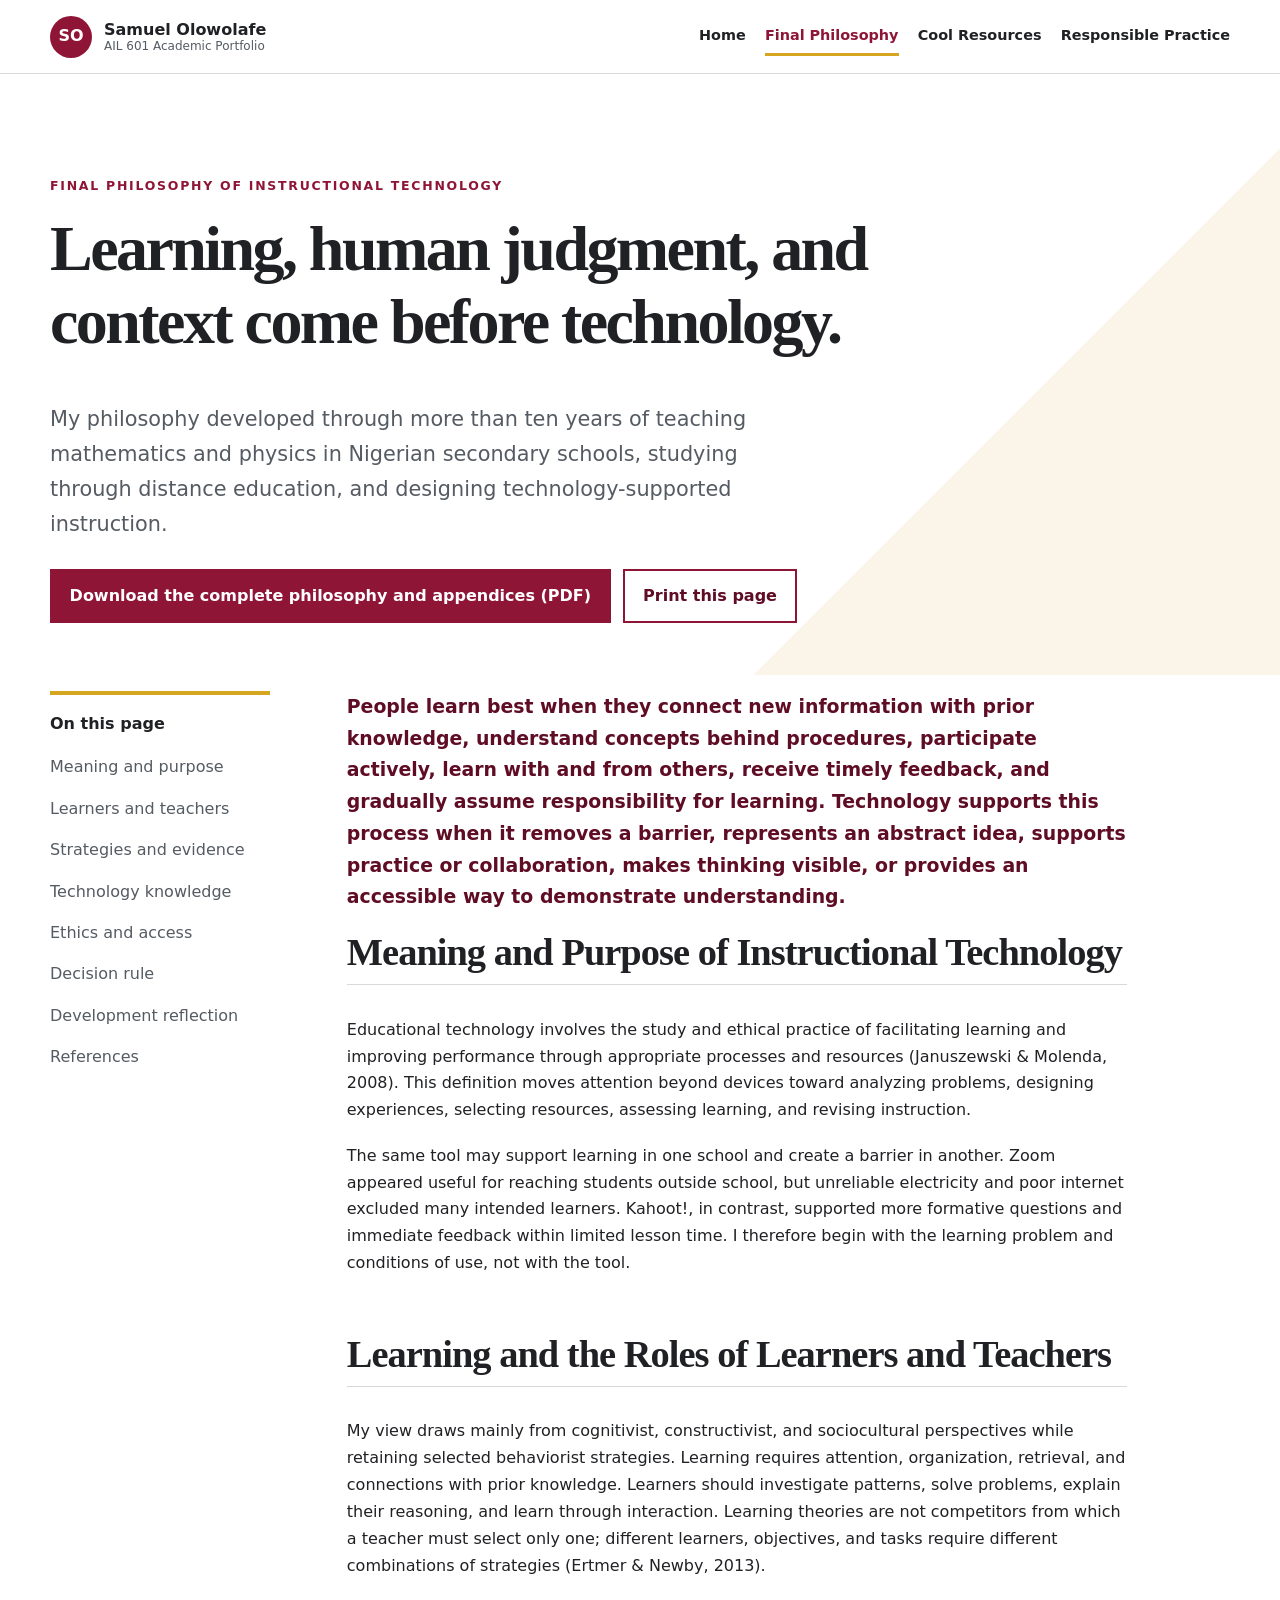
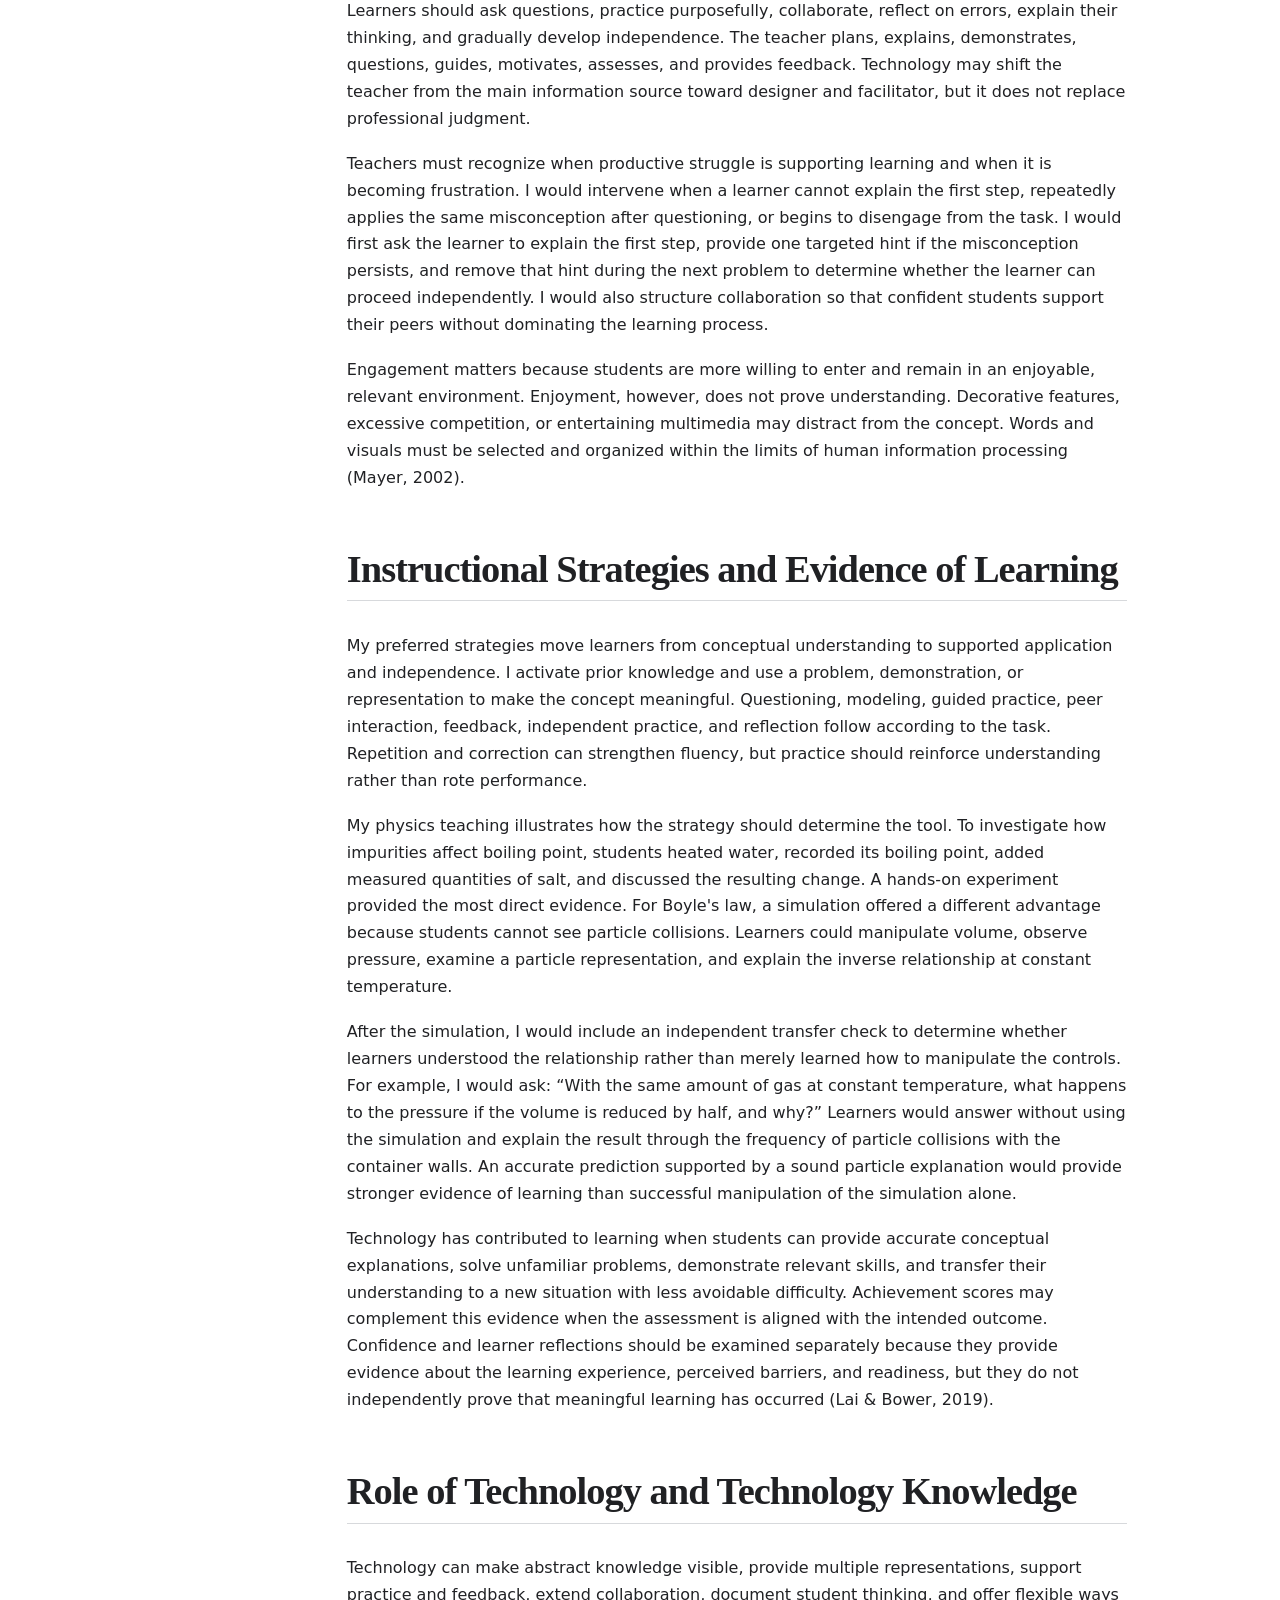
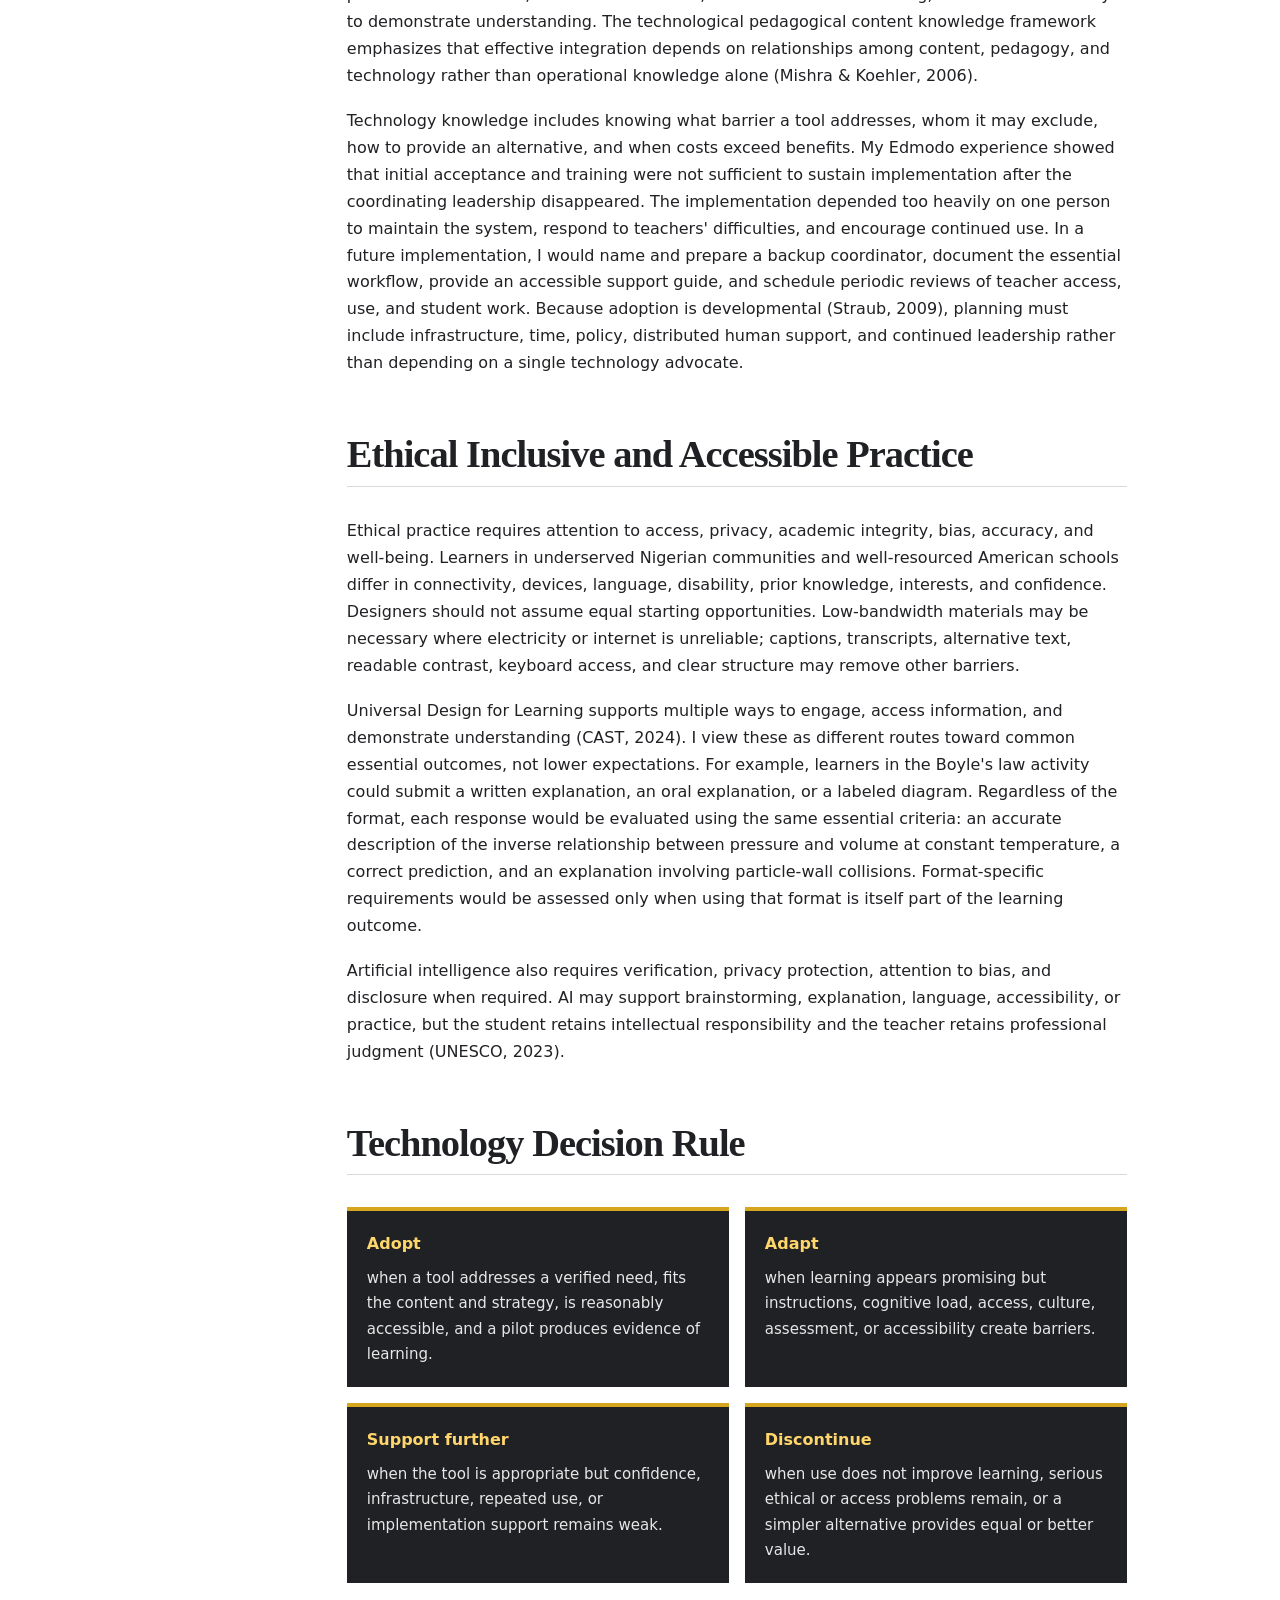
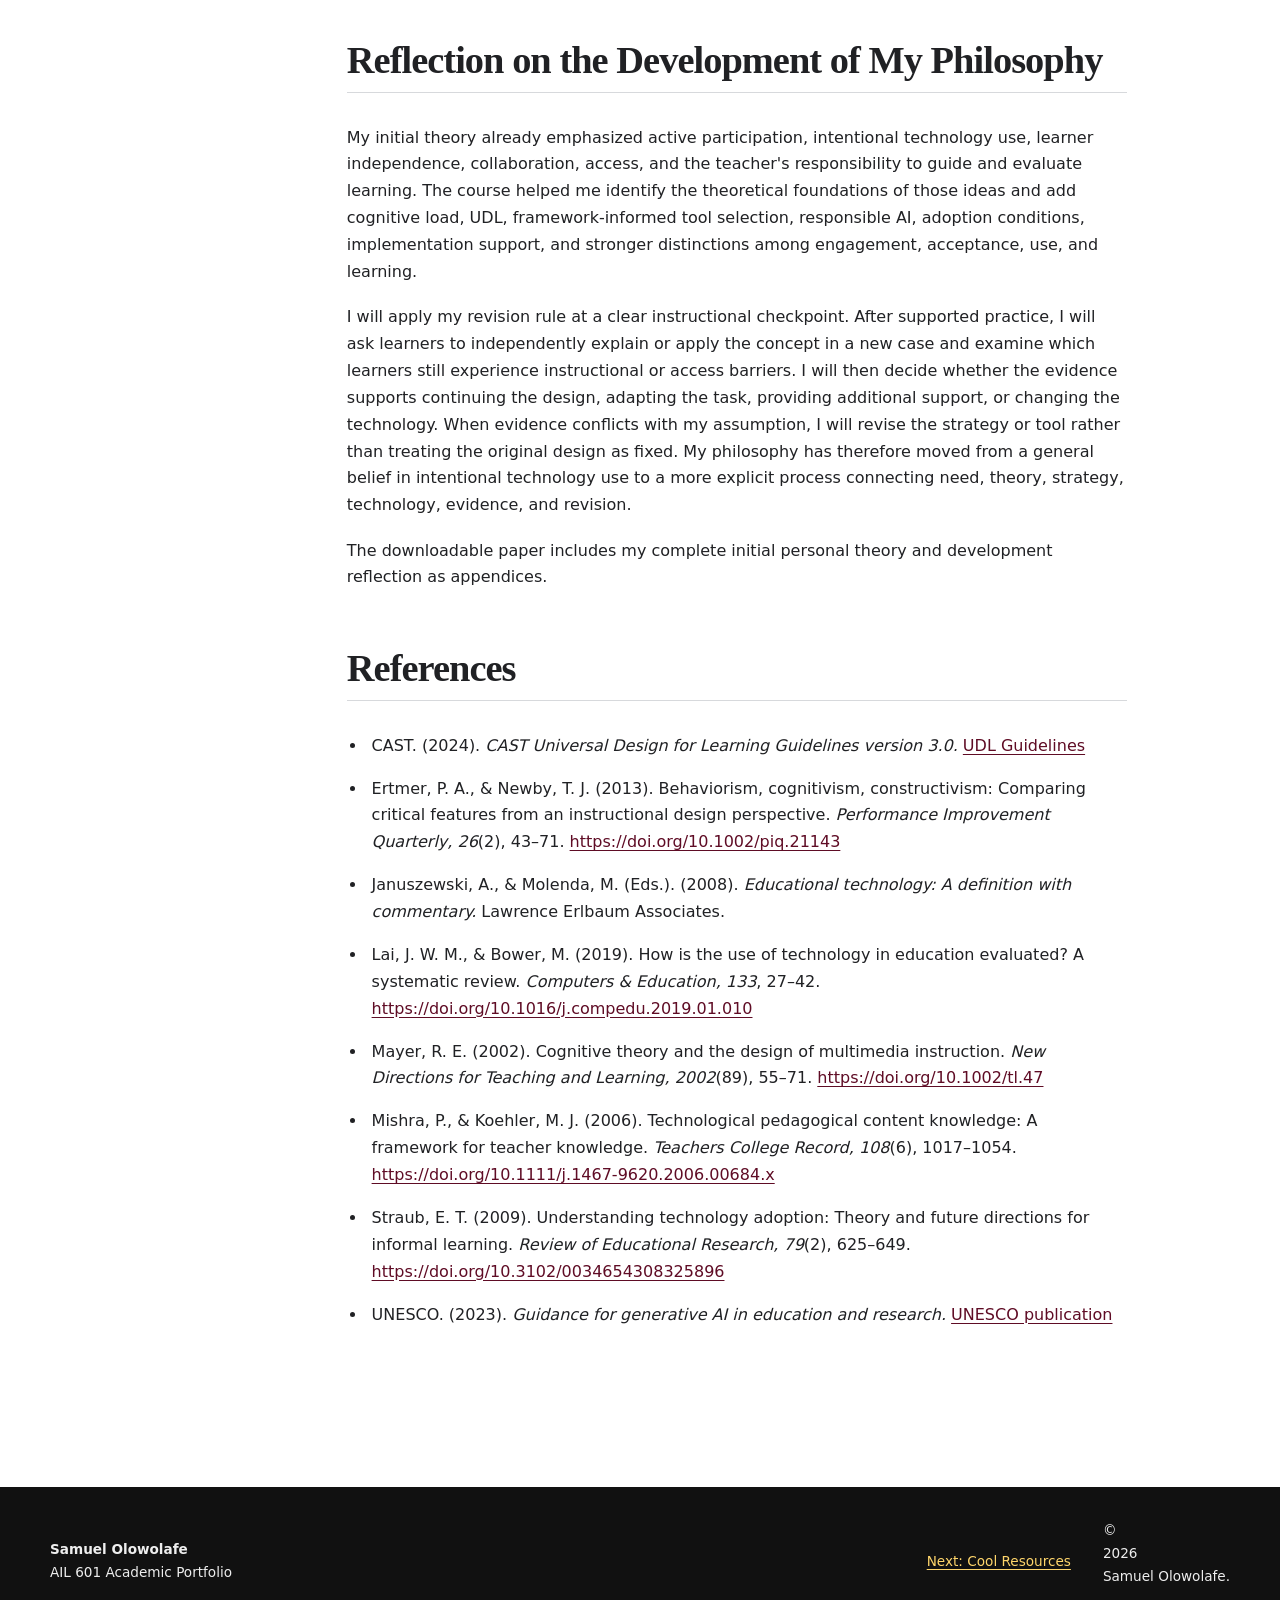
==== philosophy.html @ abc781a4 "Add files via upload" ====
<!doctype html>
<html lang="en">
<head><meta charset="utf-8"><meta name="viewport" content="width=device-width, initial-scale=1"><meta name="description" content="Samuel Olowolafe's final Philosophy of Instructional Technology."><title>Final Philosophy | Samuel Olowolafe</title><link rel="stylesheet" href="styles.css"><script src="script.js" defer></script></head>
<body>
  <a class="skip-link" href="#main">Skip to main content</a>
  <header class="site-header"><a class="brand" href="index.html" aria-label="AIL 601 portfolio home"><span class="brand-mark" aria-hidden="true">SO</span><span><strong>Samuel Olowolafe</strong><small>AIL 601 Academic Portfolio</small></span></a><button class="menu-button" type="button" aria-expanded="false" aria-controls="nav">Menu</button><nav id="nav" class="nav" aria-label="Portfolio navigation"><a href="index.html">Home</a><a href="philosophy.html" aria-current="page">Final Philosophy</a><a href="resources.html">Cool Resources</a><a href="practice.html">Responsible Practice</a></nav></header>
  <main id="main">
    <header class="page-hero wrap"><p class="eyebrow">Final Philosophy of Instructional Technology</p><h1>Learning, human judgment, and context come before technology.</h1><p class="lede">My philosophy developed through more than ten years of teaching mathematics and physics in Nigerian secondary schools, studying through distance education, and designing technology-supported instruction.</p><div class="actions"><a class="button primary" href="assets/SamuelOlowolafe-Philosophy-of-Instructional-Technology.pdf">Download the complete philosophy and appendices (PDF)</a><button class="button ghost print-button" type="button">Print this page</button></div></header>
    <div class="article-layout wrap compact-top">
      <aside class="toc" aria-label="On this page"><strong>On this page</strong><a href="#meaning">Meaning and purpose</a><a href="#learning">Learners and teachers</a><a href="#strategies">Strategies and evidence</a><a href="#technology">Technology knowledge</a><a href="#ethics">Ethics and access</a><a href="#decision">Decision rule</a><a href="#reflection">Development reflection</a><a href="#references">References</a></aside>
      <article class="prose">
        <p class="opening">People learn best when they connect new information with prior knowledge, understand concepts behind procedures, participate actively, learn with and from others, receive timely feedback, and gradually assume responsibility for learning. Technology supports this process when it removes a barrier, represents an abstract idea, supports practice or collaboration, makes thinking visible, or provides an accessible way to demonstrate understanding.</p>
        <section id="meaning"><h2>Meaning and Purpose of Instructional Technology</h2><p>Educational technology involves the study and ethical practice of facilitating learning and improving performance through appropriate processes and resources (Januszewski &amp; Molenda, 2008). This definition moves attention beyond devices toward analyzing problems, designing experiences, selecting resources, assessing learning, and revising instruction.</p><p>The same tool may support learning in one school and create a barrier in another. Zoom appeared useful for reaching students outside school, but unreliable electricity and poor internet excluded many intended learners. Kahoot!, in contrast, supported more formative questions and immediate feedback within limited lesson time. I therefore begin with the learning problem and conditions of use, not with the tool.</p></section>
        <section id="learning"><h2>Learning and the Roles of Learners and Teachers</h2><p>My view draws mainly from cognitivist, constructivist, and sociocultural perspectives while retaining selected behaviorist strategies. Learning requires attention, organization, retrieval, and connections with prior knowledge. Learners should investigate patterns, solve problems, explain their reasoning, and learn through interaction. Learning theories are not competitors from which a teacher must select only one; different learners, objectives, and tasks require different combinations of strategies (Ertmer &amp; Newby, 2013).</p><p>Learners should ask questions, practice purposefully, collaborate, reflect on errors, explain their thinking, and gradually develop independence. The teacher plans, explains, demonstrates, questions, guides, motivates, assesses, and provides feedback. Technology may shift the teacher from the main information source toward designer and facilitator, but it does not replace professional judgment.</p><p>Teachers must recognize when productive struggle is supporting learning and when it is becoming frustration. I would intervene when a learner cannot explain the first step, repeatedly applies the same misconception after questioning, or begins to disengage from the task. I would first ask the learner to explain the first step, provide one targeted hint if the misconception persists, and remove that hint during the next problem to determine whether the learner can proceed independently. I would also structure collaboration so that confident students support their peers without dominating the learning process.</p><p>Engagement matters because students are more willing to enter and remain in an enjoyable, relevant environment. Enjoyment, however, does not prove understanding. Decorative features, excessive competition, or entertaining multimedia may distract from the concept. Words and visuals must be selected and organized within the limits of human information processing (Mayer, 2002).</p></section>
        <section id="strategies"><h2>Instructional Strategies and Evidence of Learning</h2><p>My preferred strategies move learners from conceptual understanding to supported application and independence. I activate prior knowledge and use a problem, demonstration, or representation to make the concept meaningful. Questioning, modeling, guided practice, peer interaction, feedback, independent practice, and reflection follow according to the task. Repetition and correction can strengthen fluency, but practice should reinforce understanding rather than rote performance.</p><p>My physics teaching illustrates how the strategy should determine the tool. To investigate how impurities affect boiling point, students heated water, recorded its boiling point, added measured quantities of salt, and discussed the resulting change. A hands-on experiment provided the most direct evidence. For Boyle's law, a simulation offered a different advantage because students cannot see particle collisions. Learners could manipulate volume, observe pressure, examine a particle representation, and explain the inverse relationship at constant temperature.</p><p>After the simulation, I would include an independent transfer check to determine whether learners understood the relationship rather than merely learned how to manipulate the controls. For example, I would ask: “With the same amount of gas at constant temperature, what happens to the pressure if the volume is reduced by half, and why?” Learners would answer without using the simulation and explain the result through the frequency of particle collisions with the container walls. An accurate prediction supported by a sound particle explanation would provide stronger evidence of learning than successful manipulation of the simulation alone.</p><p>Technology has contributed to learning when students can provide accurate conceptual explanations, solve unfamiliar problems, demonstrate relevant skills, and transfer their understanding to a new situation with less avoidable difficulty. Achievement scores may complement this evidence when the assessment is aligned with the intended outcome. Confidence and learner reflections should be examined separately because they provide evidence about the learning experience, perceived barriers, and readiness, but they do not independently prove that meaningful learning has occurred (Lai &amp; Bower, 2019).</p></section>
        <section id="technology"><h2>Role of Technology and Technology Knowledge</h2><p>Technology can make abstract knowledge visible, provide multiple representations, support practice and feedback, extend collaboration, document student thinking, and offer flexible ways to demonstrate understanding. The technological pedagogical content knowledge framework emphasizes that effective integration depends on relationships among content, pedagogy, and technology rather than operational knowledge alone (Mishra &amp; Koehler, 2006).</p><p>Technology knowledge includes knowing what barrier a tool addresses, whom it may exclude, how to provide an alternative, and when costs exceed benefits. My Edmodo experience showed that initial acceptance and training were not sufficient to sustain implementation after the coordinating leadership disappeared. The implementation depended too heavily on one person to maintain the system, respond to teachers' difficulties, and encourage continued use. In a future implementation, I would name and prepare a backup coordinator, document the essential workflow, provide an accessible support guide, and schedule periodic reviews of teacher access, use, and student work. Because adoption is developmental (Straub, 2009), planning must include infrastructure, time, policy, distributed human support, and continued leadership rather than depending on a single technology advocate.</p></section>
        <section id="ethics"><h2>Ethical Inclusive and Accessible Practice</h2><p>Ethical practice requires attention to access, privacy, academic integrity, bias, accuracy, and well-being. Learners in underserved Nigerian communities and well-resourced American schools differ in connectivity, devices, language, disability, prior knowledge, interests, and confidence. Designers should not assume equal starting opportunities. Low-bandwidth materials may be necessary where electricity or internet is unreliable; captions, transcripts, alternative text, readable contrast, keyboard access, and clear structure may remove other barriers.</p><p>Universal Design for Learning supports multiple ways to engage, access information, and demonstrate understanding (CAST, 2024). I view these as different routes toward common essential outcomes, not lower expectations. For example, learners in the Boyle's law activity could submit a written explanation, an oral explanation, or a labeled diagram. Regardless of the format, each response would be evaluated using the same essential criteria: an accurate description of the inverse relationship between pressure and volume at constant temperature, a correct prediction, and an explanation involving particle-wall collisions. Format-specific requirements would be assessed only when using that format is itself part of the learning outcome.</p><p>Artificial intelligence also requires verification, privacy protection, attention to bias, and disclosure when required. AI may support brainstorming, explanation, language, accessibility, or practice, but the student retains intellectual responsibility and the teacher retains professional judgment (UNESCO, 2023).</p></section>
        <section id="decision"><h2>Technology Decision Rule</h2><div class="decision-grid"><article><strong>Adopt</strong><p>when a tool addresses a verified need, fits the content and strategy, is reasonably accessible, and a pilot produces evidence of learning.</p></article><article><strong>Adapt</strong><p>when learning appears promising but instructions, cognitive load, access, culture, assessment, or accessibility create barriers.</p></article><article><strong>Support further</strong><p>when the tool is appropriate but confidence, infrastructure, repeated use, or implementation support remains weak.</p></article><article><strong>Discontinue</strong><p>when use does not improve learning, serious ethical or access problems remain, or a simpler alternative provides equal or better value.</p></article></div></section>
        <section id="reflection"><h2>Reflection on the Development of My Philosophy</h2><p>My initial theory already emphasized active participation, intentional technology use, learner independence, collaboration, access, and the teacher's responsibility to guide and evaluate learning. The course helped me identify the theoretical foundations of those ideas and add cognitive load, UDL, framework-informed tool selection, responsible AI, adoption conditions, implementation support, and stronger distinctions among engagement, acceptance, use, and learning.</p><p>I will apply my revision rule at a clear instructional checkpoint. After supported practice, I will ask learners to independently explain or apply the concept in a new case and examine which learners still experience instructional or access barriers. I will then decide whether the evidence supports continuing the design, adapting the task, providing additional support, or changing the technology. When evidence conflicts with my assumption, I will revise the strategy or tool rather than treating the original design as fixed. My philosophy has therefore moved from a general belief in intentional technology use to a more explicit process connecting need, theory, strategy, technology, evidence, and revision.</p><p>The downloadable paper includes my complete initial personal theory and development reflection as appendices.</p></section>
        <section id="references"><h2>References</h2><ul class="references"><li>CAST. (2024). <em>CAST Universal Design for Learning Guidelines version 3.0.</em> <a href="https://udlguidelines.cast.org" target="_blank" rel="noopener">UDL Guidelines<span class="sr-only"> (opens in a new tab)</span></a></li><li>Ertmer, P. A., &amp; Newby, T. J. (2013). Behaviorism, cognitivism, constructivism: Comparing critical features from an instructional design perspective. <em>Performance Improvement Quarterly, 26</em>(2), 43–71. <a href="https://doi.org/10.1002/piq.21143" target="_blank" rel="noopener">https://doi.org/10.1002/piq.21143<span class="sr-only"> (opens in a new tab)</span></a></li><li>Januszewski, A., &amp; Molenda, M. (Eds.). (2008). <em>Educational technology: A definition with commentary.</em> Lawrence Erlbaum Associates.</li><li>Lai, J. W. M., &amp; Bower, M. (2019). How is the use of technology in education evaluated? A systematic review. <em>Computers &amp; Education, 133</em>, 27–42. <a href="https://doi.org/10.1016/j.compedu.2019.01.010" target="_blank" rel="noopener">https://doi.org/10.1016/j.compedu.2019.01.010<span class="sr-only"> (opens in a new tab)</span></a></li><li>Mayer, R. E. (2002). Cognitive theory and the design of multimedia instruction. <em>New Directions for Teaching and Learning, 2002</em>(89), 55–71. <a href="https://doi.org/10.1002/tl.47" target="_blank" rel="noopener">https://doi.org/10.1002/tl.47<span class="sr-only"> (opens in a new tab)</span></a></li><li>Mishra, P., &amp; Koehler, M. J. (2006). Technological pedagogical content knowledge: A framework for teacher knowledge. <em>Teachers College Record, 108</em>(6), 1017–1054. <a href="https://doi.org/10.1111/j.1467-9620.2006.00684.x" target="_blank" rel="noopener">https://doi.org/10.1111/j.1467-9620.2006.00684.x<span class="sr-only"> (opens in a new tab)</span></a></li><li>Straub, E. T. (2009). Understanding technology adoption: Theory and future directions for informal learning. <em>Review of Educational Research, 79</em>(2), 625–649. <a href="https://doi.org/10.3102/0034654308325896" target="_blank" rel="noopener">https://doi.org/10.3102/0034654308325896<span class="sr-only"> (opens in a new tab)</span></a></li><li>UNESCO. (2023). <em>Guidance for generative AI in education and research.</em> <a href="https://unesdoc.unesco.org/ark:/48223/pf0000386693" target="_blank" rel="noopener">UNESCO publication<span class="sr-only"> (opens in a new tab)</span></a></li></ul></section>
      </article>
    </div>
  </main>
  <footer class="footer"><div><strong>Samuel Olowolafe</strong><span>AIL 601 Academic Portfolio</span></div><a href="resources.html">Next: Cool Resources</a><p>© <span class="year">2026</span> Samuel Olowolafe.</p></footer>
</body>
</html>
---- styles.css ----
:root{--crimson:#8f1537;--crimson-dark:#5f0c25;--gold:#d7a620;--ink:#202124;--muted:#555b62;--paper:#fff;--soft:#f3f4f5;--warm:#faf5e8;--line:#d7d9dc;--blue:#edf3fa;--max:1180px}
*{box-sizing:border-box}html{scroll-behavior:smooth}body{margin:0;color:var(--ink);background:var(--paper);font:1rem/1.68 Inter,ui-sans-serif,system-ui,-apple-system,"Segoe UI",sans-serif}h1,h2,h3{margin-top:0;font-family:Georgia,"Times New Roman",serif;line-height:1.14}h1{font-size:clamp(2.65rem,5vw,4.9rem);letter-spacing:-.04em}h2{font-size:clamp(1.9rem,3.3vw,3.35rem);letter-spacing:-.025em}h3{font-size:1.35rem}p{margin:0 0 1rem}a{color:var(--crimson-dark);text-underline-offset:.2em}.wrap{padding:clamp(4.25rem,8vw,7rem) max(1.25rem,calc((100vw - var(--max))/2))}.compact-top{padding-top:1rem}.skip-link{position:fixed;z-index:1000;top:-5rem;left:1rem;padding:.7rem 1rem;background:#fff;border:3px solid var(--crimson);color:#000}.skip-link:focus{top:1rem}.sr-only{position:absolute;width:1px;height:1px;padding:0;margin:-1px;overflow:hidden;clip:rect(0,0,0,0);white-space:nowrap;border:0}
.site-header{position:sticky;top:0;z-index:100;display:flex;align-items:center;justify-content:space-between;gap:2rem;min-height:74px;padding:.75rem max(1rem,calc((100vw - var(--max))/2));background:rgba(255,255,255,.98);border-bottom:1px solid var(--line)}.brand{display:flex;align-items:center;gap:.75rem;color:var(--ink);text-decoration:none}.brand-mark{display:grid;place-items:center;width:42px;height:42px;border-radius:50%;background:var(--crimson);color:#fff;font-weight:900}.brand strong,.brand small{display:block;line-height:1.2}.brand small{color:var(--muted);font-size:.75rem}.nav{display:flex;gap:1.2rem}.nav a{padding:.35rem 0;color:var(--ink);text-decoration:none;font-weight:800;font-size:.9rem;border-bottom:3px solid transparent}.nav a:hover,.nav a:focus-visible,.nav a[aria-current="page"]{color:var(--crimson);border-bottom-color:var(--gold)}.menu-button{display:none;padding:.55rem .8rem;background:#fff;border:2px solid var(--ink);font:inherit;font-weight:800}.eyebrow{margin-bottom:1rem;color:var(--crimson);font-size:.78rem;font-weight:900;letter-spacing:.14em;text-transform:uppercase}.section-heading{max-width:820px;margin-bottom:3rem}.section-heading>p:last-child{color:var(--muted);font-size:1.12rem}.button{display:inline-flex;justify-content:center;align-items:center;min-height:48px;padding:.72rem 1.1rem;border:2px solid var(--crimson);font:inherit;font-weight:850;text-decoration:none;cursor:pointer}.button.primary{background:var(--crimson);color:#fff}.button.ghost{color:var(--crimson-dark);background:#fff}.actions{display:flex;flex-wrap:wrap;gap:.8rem;margin-top:1.7rem}
.hero{min-height:calc(100vh - 74px);display:grid;grid-template-columns:1.15fr .85fr;align-items:center;gap:clamp(3rem,7vw,7rem);background:linear-gradient(145deg,#fff 0 66%,var(--warm) 66%)}.hero h1{margin-bottom:.35rem}.hero-statement{color:var(--crimson-dark);font:700 clamp(1.35rem,2.3vw,2rem)/1.25 Georgia,serif}.lede{max-width:760px;color:var(--muted);font-size:clamp(1.08rem,1.7vw,1.3rem)}.hero-map{position:relative;width:min(100%,440px);aspect-ratio:1;justify-self:end}.hero-map svg{position:absolute;inset:0;width:100%;height:100%;fill:none;stroke:#c99711;stroke-width:2;stroke-dasharray:6 8}.map-center{position:absolute;z-index:2;inset:31%;display:grid;place-items:center;text-align:center;border-radius:50%;background:var(--crimson-dark);color:#fff;box-shadow:0 18px 45px rgba(75,8,31,.22);font-family:Georgia,serif;font-size:1.45rem;line-height:1.25}.map-node{position:absolute;z-index:3;display:flex;align-items:center;gap:.5rem;padding:.6rem .8rem;min-width:105px;background:#fff;border:1px solid var(--line);box-shadow:0 10px 25px rgba(0,0,0,.08);font-weight:800}.map-node span{display:grid;place-items:center;width:28px;height:28px;border-radius:50%;background:var(--gold);color:#111}.n1{top:5%;left:35%}.n2{top:45%;right:-1%}.n3{bottom:5%;left:35%}.n4{top:45%;left:-1%}.overview{display:grid;grid-template-columns:.8fr 1.2fr;gap:clamp(3rem,8vw,8rem)}.overview>div:last-child{font-size:1.08rem}.pathway{background:var(--soft)}.pathway-grid{display:grid;grid-template-columns:repeat(3,1fr);gap:1rem}.pathway-grid article{position:relative;padding:2rem;background:#fff;border-top:5px solid var(--crimson)}.pathway-grid article>span{position:absolute;right:1rem;top:.7rem;color:#d1d3d5;font-size:2rem;font-weight:900}.pathway-grid p{color:var(--muted)}
.growth{background:var(--ink);color:#fff}.light .eyebrow{color:#ffd66b}.light h2{color:#fff}.growth-grid{display:grid;grid-template-columns:repeat(3,1fr);gap:1.2rem}.growth-grid article{padding:1.8rem;background:#2b2c2f;border-top:4px solid var(--gold)}.growth-grid span{color:#ffd66b;font-size:.75rem;font-weight:900;letter-spacing:.12em;text-transform:uppercase}.growth-grid h3{margin-top:.7rem}.growth-grid p{color:#e2e2e2}.growth-conclusion{max-width:850px;margin:3rem 0 0 auto;padding:2rem;background:#fff;color:var(--ink);border-left:7px solid var(--crimson)}.next{display:grid;grid-template-columns:.8fr 1.2fr;gap:clamp(2rem,7vw,6rem);align-items:start}.next-links{display:grid;gap:.8rem}.next-links a{display:grid;gap:.25rem;padding:1.2rem 1.35rem;color:var(--ink);background:var(--soft);border-left:5px solid var(--crimson);text-decoration:none}.next-links a:hover{background:var(--warm)}.next-links span{color:var(--muted)}
.page-hero{padding-bottom:3.25rem;background:linear-gradient(135deg,#fff 0 72%,var(--warm) 72%)}.page-hero h1{max-width:900px}.article-layout{display:grid;grid-template-columns:220px minmax(0,780px);gap:clamp(2rem,6vw,6rem);align-items:start}.toc{position:sticky;top:105px;display:grid;gap:.35rem;padding:1rem 0;border-top:4px solid var(--gold)}.toc strong{margin-bottom:.4rem}.toc a{padding:.28rem 0;color:var(--muted);text-decoration:none}.toc a:hover{color:var(--crimson)}.prose{min-width:0}.prose .opening{font-size:1.18rem;color:var(--crimson-dark);font-weight:650}.prose section{scroll-margin-top:100px;margin-bottom:3.5rem}.prose section>h2{font-size:clamp(1.7rem,3vw,2.5rem);padding-bottom:.55rem;border-bottom:1px solid var(--line)}.prose p{margin-bottom:1.15rem}.decision-grid{display:grid;grid-template-columns:repeat(2,1fr);gap:1rem}.decision-grid article{padding:1.25rem;background:var(--ink);color:#fff;border-top:4px solid var(--gold)}.decision-grid strong{color:#ffd66b}.decision-grid p{margin:.5rem 0 0;color:#e7e7e7;font-size:.94rem}.references{padding-left:1.25rem}.references li{margin-bottom:1rem;padding-left:.3rem;overflow-wrap:anywhere}
.resources{background:#fff}.resource-card{display:grid;grid-template-columns:145px minmax(0,1.25fr) minmax(230px,.6fr);min-height:430px;margin-bottom:2.5rem;border:1px solid var(--line);background:#fff;box-shadow:0 14px 35px rgba(0,0,0,.055)}.resource-number{padding:1.5rem 1rem;background:var(--crimson-dark);color:#fff;text-transform:uppercase;letter-spacing:.09em;font-size:.75rem;font-weight:850}.resource-number strong{display:block;margin-top:.35rem;color:#ffd66b;font:3.8rem/1 Georgia,serif}.resource-content{padding:2.2rem}.resource-content h2{font-size:clamp(1.8rem,3vw,2.65rem)}.resource-type{color:var(--crimson);font-size:.72rem;font-weight:900;letter-spacing:.12em;text-transform:uppercase}.resource-content dl{margin:1.5rem 0}.resource-content dl>div{margin-bottom:.9rem}.resource-content dt{color:var(--crimson-dark);font-weight:850}.resource-content dd{margin:.15rem 0 0;color:var(--muted)}.resource-visual{display:flex;flex-direction:column;align-items:center;justify-content:center;gap:.9rem;min-height:100%;padding:1.5rem;background:var(--warm)}.crop span{width:120px;padding:.7rem;text-align:center;border-radius:999px;background:#fff;border:2px solid var(--gold);font-weight:800}.crop span:not(:last-child)::after{content:"↓";display:block;position:absolute;margin:.7rem 0 0 48px;color:var(--crimson)}.pressure{background:var(--blue)}.particles{max-width:150px;padding:1rem;background:#fff;border:4px solid #345b86;color:#345b86;font-size:1.8rem;line-height:1;letter-spacing:.25rem}.pressure span,.pressure strong{color:#244564}.readiness{background:#f2ebf3}.readiness span{width:135px;padding:.7rem;text-align:center;background:#fff;border-left:5px solid var(--crimson);font-weight:800}.readiness i{width:3px;height:28px;background:var(--gold)}
.practice-grid{display:grid;grid-template-columns:repeat(2,1fr);gap:1.2rem}.practice-grid article{position:relative;padding:2rem;background:var(--soft);border-top:5px solid var(--crimson)}.practice-grid article>span{display:grid;place-items:center;width:52px;height:52px;margin-bottom:1.1rem;border-radius:50%;background:var(--crimson-dark);color:#fff;font-weight:900}.practice-grid p{color:var(--muted)}.checklist{display:grid;grid-template-columns:.8fr 1.2fr;gap:clamp(2rem,7vw,6rem);background:var(--warm)}.checklist ul{margin:0;padding:0;list-style:none}.checklist li{position:relative;margin-bottom:.8rem;padding:.7rem 0 .7rem 2.2rem;border-bottom:1px solid #e1d7bc}.checklist li::before{content:"✓";position:absolute;left:0;color:var(--crimson);font-weight:900}
.footer{display:grid;grid-template-columns:1fr auto auto;gap:2rem;align-items:center;padding:2rem max(1.25rem,calc((100vw - var(--max))/2));background:#111;color:#eee;font-size:.85rem}.footer strong,.footer span{display:block}.footer a{color:#ffd66b}:focus-visible{outline:3px solid #efb929;outline-offset:4px}
@media(prefers-reduced-motion:reduce){html{scroll-behavior:auto}*,*::before,*::after{animation-duration:.01ms!important;transition-duration:.01ms!important}}
@media(max-width:920px){.menu-button{display:block}.nav{display:none;position:absolute;top:74px;left:0;right:0;flex-direction:column;padding:1rem 1.25rem;background:#fff;border-bottom:1px solid var(--line)}.nav.open{display:flex}.nav a{padding:.5rem 0}.hero,.overview,.next,.checklist{grid-template-columns:1fr}.hero-map{justify-self:start}.pathway-grid,.growth-grid{grid-template-columns:1fr}.article-layout{grid-template-columns:1fr}.toc{position:static;grid-template-columns:repeat(2,1fr);margin-bottom:1rem}.resource-card{grid-template-columns:120px 1fr}.resource-visual{display:none}.footer{grid-template-columns:1fr}}
@media(max-width:640px){h1{font-size:2.55rem}.brand small{display:none}.hero-map{width:330px;max-width:100%}.map-node{min-width:90px;font-size:.78rem}.decision-grid,.practice-grid{grid-template-columns:1fr}.toc{grid-template-columns:1fr}.resource-card{grid-template-columns:1fr}.resource-number strong{display:inline;margin-left:.5rem;font-size:2rem}.resource-content{padding:1.4rem}.button{width:100%}}
@media print{.site-header,.footer,.actions,.toc{display:none!important}.wrap{padding:1rem 0}.article-layout{display:block}.page-hero{background:#fff}.prose{max-width:none}.prose section{break-inside:auto}.decision-grid article{color:#000;background:#fff;border:1px solid #999}.decision-grid strong,.decision-grid p{color:#000}}
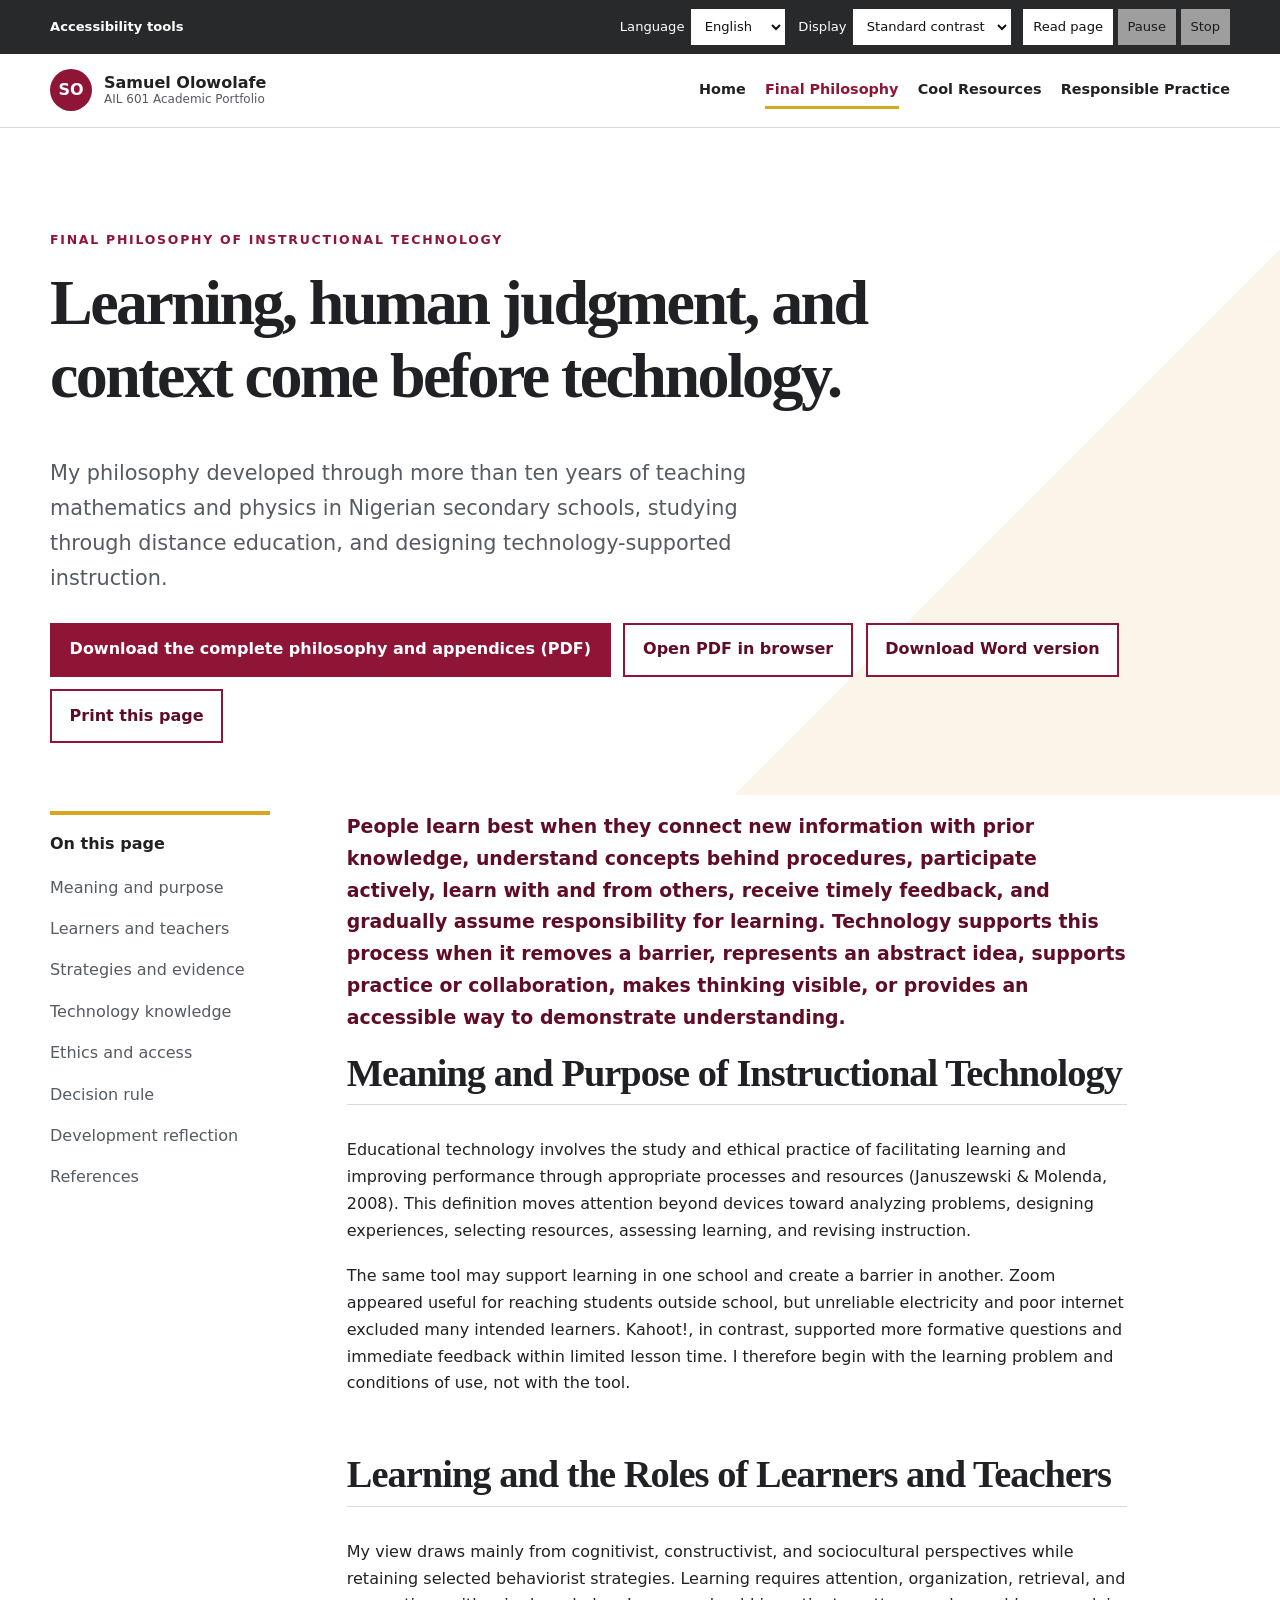
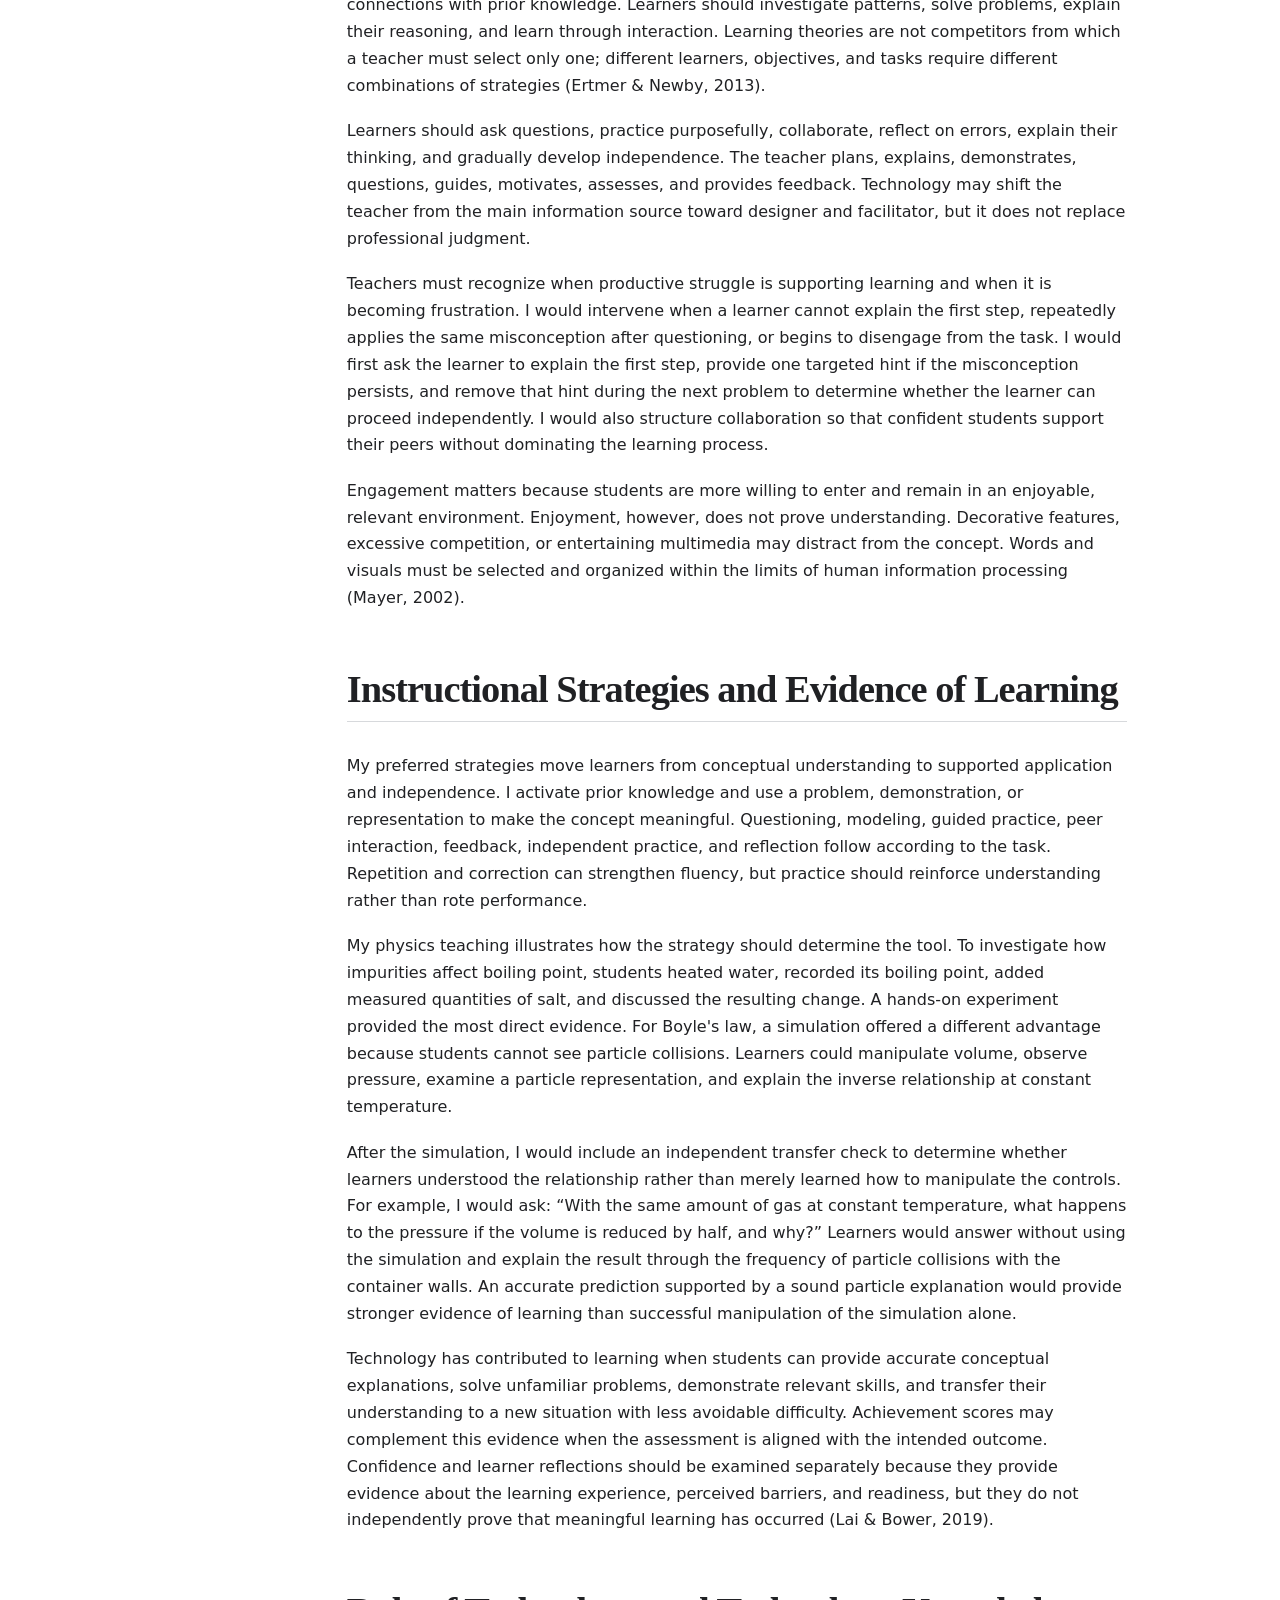
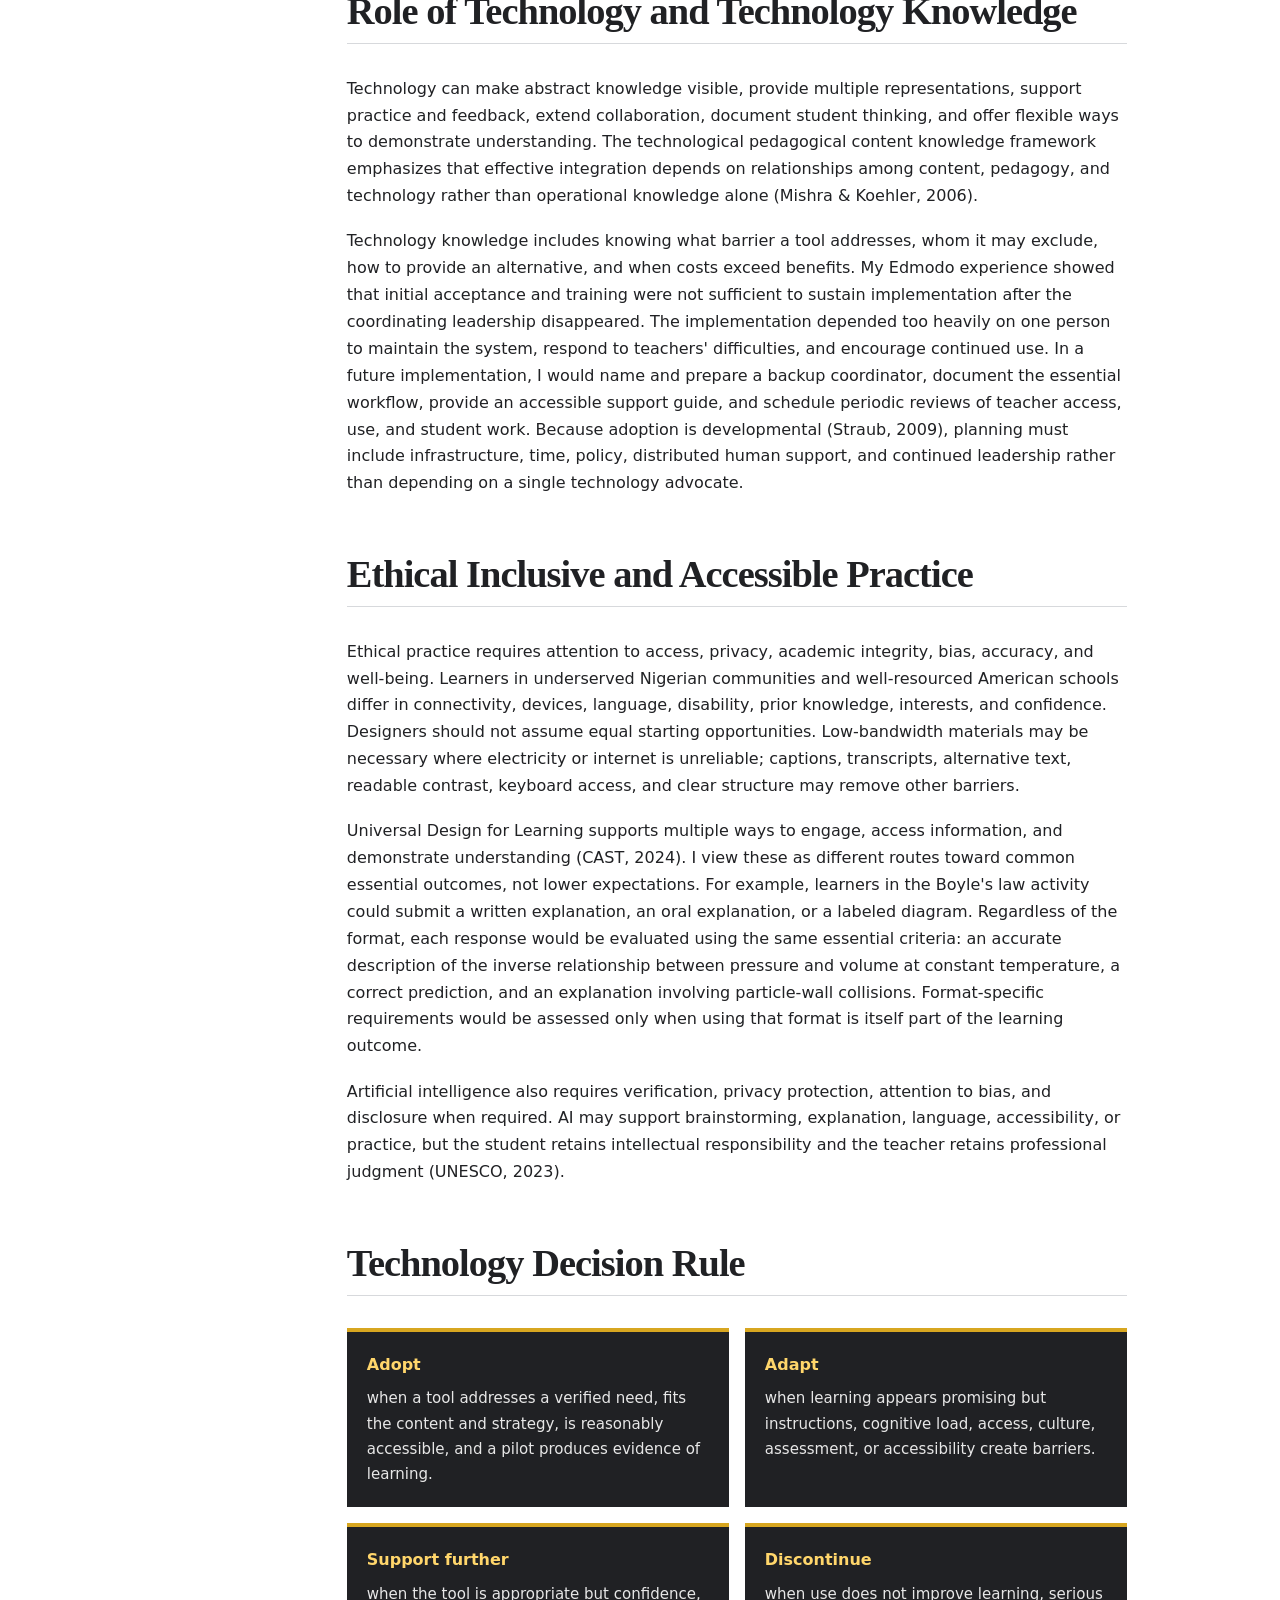
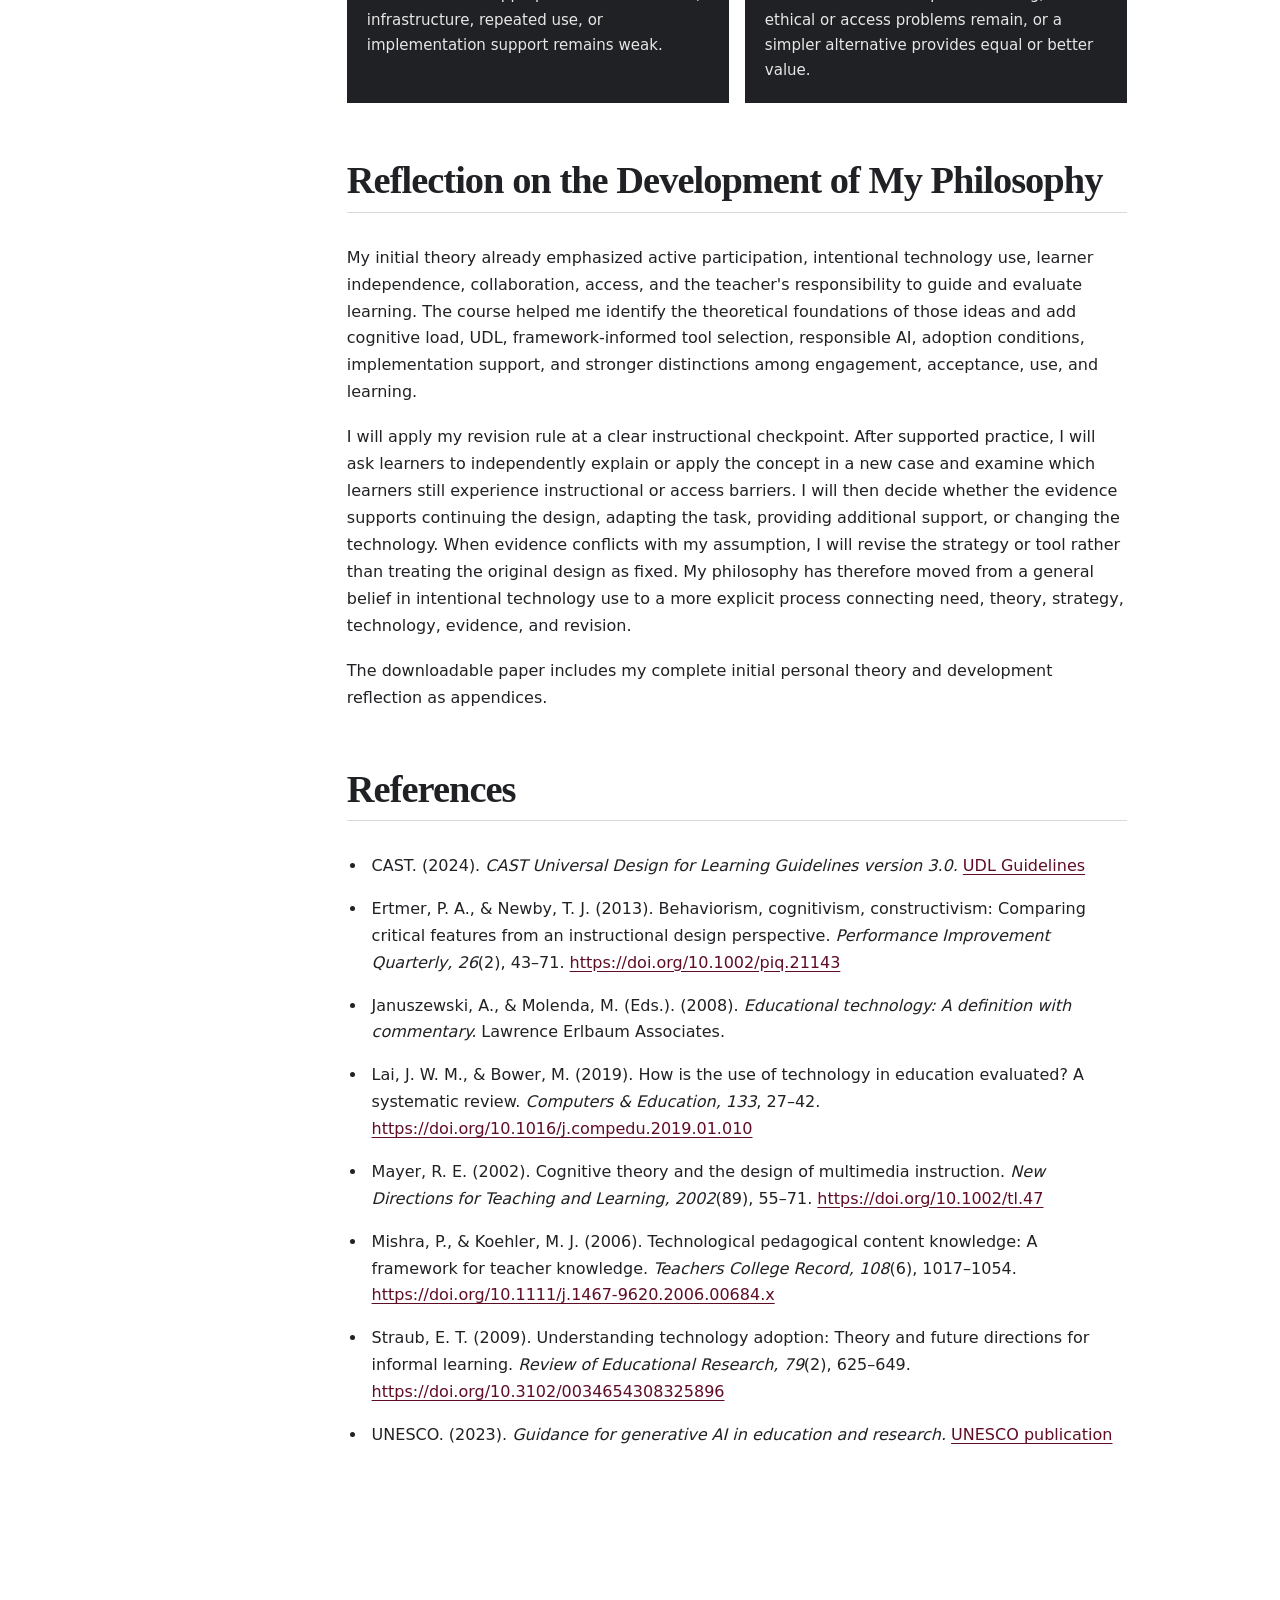
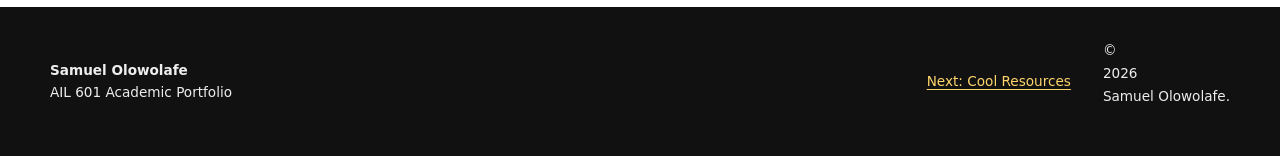
==== commit 4703a9c8: "Add files via upload" ====
--- a/philosophy.html
+++ b/philosophy.html
@@ -1,11 +1,11 @@
 <!doctype html>
 <html lang="en">
-<head><meta charset="utf-8"><meta name="viewport" content="width=device-width, initial-scale=1"><meta name="description" content="Samuel Olowolafe's final Philosophy of Instructional Technology."><title>Final Philosophy | Samuel Olowolafe</title><link rel="stylesheet" href="styles.css"><script src="script.js" defer></script></head>
+<head><meta charset="utf-8"><meta name="viewport" content="width=device-width, initial-scale=1"><meta name="description" content="Samuel Olowolafe's final Philosophy of Instructional Technology."><title>Final Philosophy | Samuel Olowolafe</title><link rel="stylesheet" href="styles.css"><script src="translations.js" defer></script><script src="accessibility.js" defer></script><script src="script.js" defer></script></head>
 <body>
   <a class="skip-link" href="#main">Skip to main content</a>
   <header class="site-header"><a class="brand" href="index.html" aria-label="AIL 601 portfolio home"><span class="brand-mark" aria-hidden="true">SO</span><span><strong>Samuel Olowolafe</strong><small>AIL 601 Academic Portfolio</small></span></a><button class="menu-button" type="button" aria-expanded="false" aria-controls="nav">Menu</button><nav id="nav" class="nav" aria-label="Portfolio navigation"><a href="index.html">Home</a><a href="philosophy.html" aria-current="page">Final Philosophy</a><a href="resources.html">Cool Resources</a><a href="practice.html">Responsible Practice</a></nav></header>
   <main id="main">
-    <header class="page-hero wrap"><p class="eyebrow">Final Philosophy of Instructional Technology</p><h1>Learning, human judgment, and context come before technology.</h1><p class="lede">My philosophy developed through more than ten years of teaching mathematics and physics in Nigerian secondary schools, studying through distance education, and designing technology-supported instruction.</p><div class="actions"><a class="button primary" href="assets/SamuelOlowolafe-Philosophy-of-Instructional-Technology.pdf">Download the complete philosophy and appendices (PDF)</a><button class="button ghost print-button" type="button">Print this page</button></div></header>
+    <header class="page-hero wrap"><p class="eyebrow">Final Philosophy of Instructional Technology</p><h1>Learning, human judgment, and context come before technology.</h1><p class="lede">My philosophy developed through more than ten years of teaching mathematics and physics in Nigerian secondary schools, studying through distance education, and designing technology-supported instruction.</p><div class="actions"><a class="button primary" href="assets/SamuelOlowolafe-Philosophy-of-Instructional-Technology.pdf" download>Download the complete philosophy and appendices (PDF)</a><a class="button ghost" href="assets/SamuelOlowolafe-Philosophy-of-Instructional-Technology.pdf" target="_blank" rel="noopener">Open PDF in browser<span class="sr-only"> (opens in a new tab)</span></a><a class="button ghost" href="assets/SamuelOlowolafe-Philosophy-of-Instructional-Technology.docx" download>Download Word version</a><button class="button ghost print-button" type="button">Print this page</button></div></header>
     <div class="article-layout wrap compact-top">
       <aside class="toc" aria-label="On this page"><strong>On this page</strong><a href="#meaning">Meaning and purpose</a><a href="#learning">Learners and teachers</a><a href="#strategies">Strategies and evidence</a><a href="#technology">Technology knowledge</a><a href="#ethics">Ethics and access</a><a href="#decision">Decision rule</a><a href="#reflection">Development reflection</a><a href="#references">References</a></aside>
       <article class="prose">
--- a/styles.css
+++ b/styles.css
@@ -11,3 +11,4 @@
 @media(max-width:920px){.menu-button{display:block}.nav{display:none;position:absolute;top:74px;left:0;right:0;flex-direction:column;padding:1rem 1.25rem;background:#fff;border-bottom:1px solid var(--line)}.nav.open{display:flex}.nav a{padding:.5rem 0}.hero,.overview,.next,.checklist{grid-template-columns:1fr}.hero-map{justify-self:start}.pathway-grid,.growth-grid{grid-template-columns:1fr}.article-layout{grid-template-columns:1fr}.toc{position:static;grid-template-columns:repeat(2,1fr);margin-bottom:1rem}.resource-card{grid-template-columns:120px 1fr}.resource-visual{display:none}.footer{grid-template-columns:1fr}}
 @media(max-width:640px){h1{font-size:2.55rem}.brand small{display:none}.hero-map{width:330px;max-width:100%}.map-node{min-width:90px;font-size:.78rem}.decision-grid,.practice-grid{grid-template-columns:1fr}.toc{grid-template-columns:1fr}.resource-card{grid-template-columns:1fr}.resource-number strong{display:inline;margin-left:.5rem;font-size:2rem}.resource-content{padding:1.4rem}.button{width:100%}}
 @media print{.site-header,.footer,.actions,.toc{display:none!important}.wrap{padding:1rem 0}.article-layout{display:block}.page-hero{background:#fff}.prose{max-width:none}.prose section{break-inside:auto}.decision-grid article{color:#000;background:#fff;border:1px solid #999}.decision-grid strong,.decision-grid p{color:#000}}
+.accessibility-bar{display:flex;align-items:center;justify-content:flex-end;gap:.8rem;padding:.55rem max(1rem,calc((100vw - var(--max))/2));background:#28292b;color:#fff;font-size:.82rem}.accessibility-bar label,.speech-controls{display:flex;align-items:center;gap:.4rem}.accessibility-bar select,.accessibility-bar button{min-height:36px;padding:.35rem .55rem;border:1px solid #fff;background:#fff;color:#111;font:inherit}.accessibility-bar button:disabled{opacity:.55}.a11y-title{margin-right:auto}.speech-controls{gap:.3rem}body[data-contrast="soft"]{--ink:#2f3032;--muted:#55514a;--paper:#f7f1e6;--soft:#efe6d7;--warm:#f3e7ce;--line:#c9bfae}body[data-contrast="high"]{--crimson:#ffde00;--crimson-dark:#ffde00;--gold:#ffde00;--ink:#fff;--muted:#fff;--paper:#000;--soft:#111;--warm:#111;--line:#fff;--blue:#111}body[data-contrast="high"] .site-header,body[data-contrast="high"] .page-hero,body[data-contrast="high"] .hero,body[data-contrast="high"] .button.ghost,body[data-contrast="high"] .growth-conclusion,body[data-contrast="high"] .resource-card,body[data-contrast="high"] .resource-content,body[data-contrast="high"] .practice-grid article,body[data-contrast="high"] .next-links a{background:#000;color:#fff}body[data-contrast="high"] a{color:#ffde00}body[data-contrast="high"] .button.primary{color:#000}body[data-contrast="high"] .footer{border-top:2px solid #fff}@media(max-width:920px){.accessibility-bar{flex-wrap:wrap;justify-content:flex-start}.a11y-title{flex-basis:100%}}@media(max-width:640px){.accessibility-bar label,.speech-controls{width:100%}.accessibility-bar select{flex:1}.speech-controls button{flex:1}}@media print{.accessibility-bar{display:none!important}}
